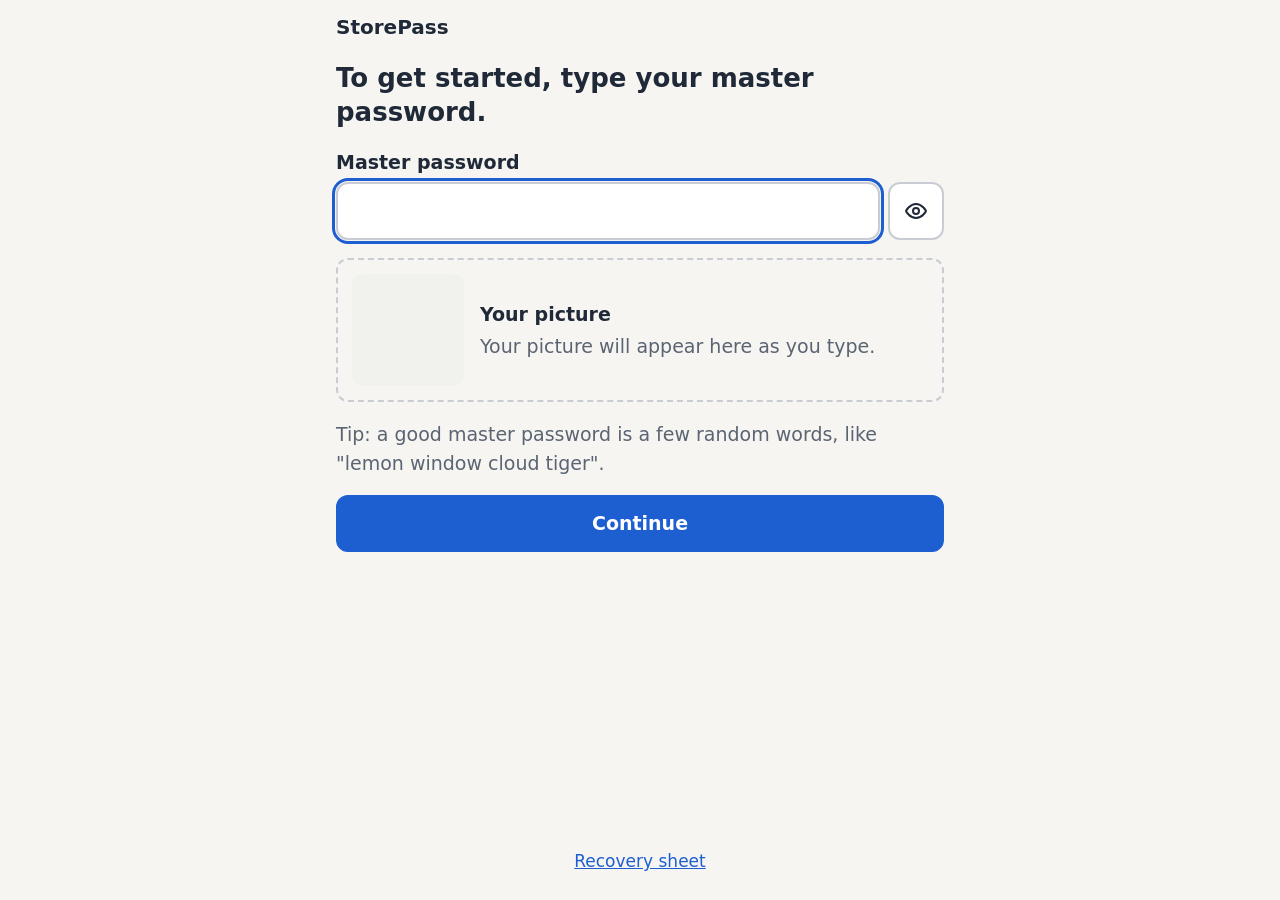
==== v2/index.html @ 083b9536 "Vibe coded v2" ====
<!doctype html>
<html lang="en">
	<head>
		<meta charset="utf-8" />
		<meta name="viewport" content="width=device-width, initial-scale=1" />
		<meta name="referrer" content="no-referrer" />
		<title>StorePass</title>
		<link rel="icon" href="data:," />
		<link rel="stylesheet" href="./css/main.css" />
		<script type="module" src="./js/main.js"></script>
	</head>
	<body>
		<header class="topbar">
			<span class="brand">StorePass</span>
			<button id="changeMasterPass" class="link-button hidden" type="button">
				<span class="signature-thumb" id="signatureThumb"></span>
				<span data-i18n="changeMasterPass">Change master password</span>
			</button>
		</header>

		<main>
			<!-- 1. Start: master password -->
			<section class="screen" id="screen-start">
				<h1 id="startTitle" data-i18n="startTitle">To get started, type your master password.</h1>
				<form id="startForm" novalidate>
					<div class="field">
						<label for="masterPass" data-i18n="masterPassLabel">Master password</label>
						<div class="input-row">
							<input type="password" id="masterPass" autocomplete="off" autocapitalize="off" spellcheck="false" />
							<button type="button" class="icon-button toggle-visibility" data-target="masterPass" data-i18n-title="show" data-i18n-label="show">
								<img src="./img/eye-open.svg" alt="" />
							</button>
						</div>
						<p class="error" role="alert"></p>
					</div>
					<div class="signature-box">
						<div class="signature" id="signature" aria-live="polite"></div>
						<div>
							<p class="signature-title" data-i18n="signatureTitle">Your picture</p>
							<p class="hint" id="signatureHint" data-i18n="signatureEmpty"></p>
						</div>
					</div>
					<p class="hint" data-i18n="masterPassTip"></p>
					<button type="submit" class="primary" data-i18n="continue">Continue</button>
				</form>
			</section>

			<!-- 2. Menu -->
			<section class="screen" id="screen-menu">
				<h1 data-i18n="menuTitle">What do you want to do?</h1>
				<div class="menu">
					<button type="button" class="big" data-go="store" data-i18n="menuStore"></button>
					<button type="button" class="big" data-go="create" data-i18n="menuCreate"></button>
					<button type="button" class="big" data-go="recover" data-i18n="menuRecover"></button>
				</div>
			</section>

			<!-- 3. Store an existing password -->
			<section class="screen" id="screen-store">
				<button type="button" class="back" data-back><img src="./img/back.svg" alt="" /><span data-i18n="back">Back</span></button>
				<h1 data-i18n="storeTitle"></h1>
				<form id="storeForm" novalidate>
					<div class="field">
						<label for="storePass" data-i18n="passwordLabel">Password</label>
						<div class="input-row">
							<input type="password" id="storePass" autocomplete="off" autocapitalize="off" spellcheck="false" />
							<button type="button" class="icon-button toggle-visibility" data-target="storePass" data-i18n-title="show" data-i18n-label="show">
								<img src="./img/eye-open.svg" alt="" />
							</button>
						</div>
						<p class="error" role="alert"></p>
					</div>
					<button type="submit" class="primary" data-i18n="generateCode">Generate code</button>
				</form>
			</section>

			<!-- 4. Create a new password -->
			<section class="screen" id="screen-create">
				<button type="button" class="back" data-back><img src="./img/back.svg" alt="" /><span data-i18n="back">Back</span></button>
				<h1 data-i18n="createTitle"></h1>
				<div class="field">
					<div class="input-row">
						<input type="text" id="newPass" class="mono big-text" readonly />
						<button type="button" class="icon-button" id="rerollPass" data-i18n-title="reroll" data-i18n-label="reroll">
							<img src="./img/dice.svg" alt="" />
						</button>
						<button type="button" class="icon-button copy" data-target="newPass" data-i18n-title="copy" data-i18n-label="copy">
							<img src="./img/copy.svg" alt="" />
						</button>
					</div>
				</div>
				<p class="hint" data-i18n="createHint"></p>
				<button type="button" class="primary" id="createGenerate" data-i18n="generateCode">Generate code</button>
			</section>

			<!-- Print: the code as an image -->
			<section class="screen" id="screen-print">
				<h1 data-i18n="printTitle"></h1>
				<p class="hint" data-i18n="printHint"></p>
				<img id="printImage" class="printable print-image" alt="" />
				<div class="actions">
					<a id="downloadImage" class="button" download="storepass.png"><img src="./img/download.svg" alt="" /><span data-i18n="downloadImage">Save image</span></a>
					<button type="button" id="printButton"><img src="./img/printer.svg" alt="" /><span data-i18n="print">Print</span></button>
				</div>
				<button type="button" class="primary" data-go="menu" data-i18n="done">Done</button>
			</section>

			<!-- 5. Recover -->
			<section class="screen" id="screen-recover">
				<button type="button" class="back" data-back><img src="./img/back.svg" alt="" /><span data-i18n="back">Back</span></button>
				<h1 data-i18n="recoverTitle"></h1>
				<form id="recoverForm" novalidate>
					<div class="field">
						<label for="code" data-i18n="codeLabel">Code</label>
						<textarea id="code" class="mono" rows="3" autocomplete="off" autocapitalize="characters" spellcheck="false"></textarea>
						<p class="error" role="alert"></p>
					</div>
					<div class="scanner hidden" id="scanner">
						<video id="scanVideo" playsinline muted></video>
					</div>
					<div class="actions">
						<button type="button" id="scanButton" class="hidden"><img src="./img/camera.svg" alt="" /><span data-i18n="scan">Scan QR code</span></button>
					</div>
					<button type="submit" class="primary" data-i18n="open">Open</button>
				</form>
			</section>

			<!-- Recover: result -->
			<section class="screen" id="screen-result">
				<h1 data-i18n="resultTitle">Your password:</h1>
				<div class="input-row">
					<input type="text" id="resultPass" class="mono big-text" readonly />
					<button type="button" class="icon-button copy" data-target="resultPass" data-i18n-title="copy" data-i18n-label="copy">
						<img src="./img/copy.svg" alt="" />
					</button>
				</div>
				<div class="notice hidden" id="oldFormat">
					<p data-i18n="oldFormat"></p>
					<button type="button" id="newCodeButton" data-i18n="newCode">Generate new code</button>
				</div>
				<button type="button" class="primary" data-go="recover" data-i18n="recoverAnother">Recover another</button>
				<button type="button" data-go="menu" data-i18n="done">Done</button>
			</section>

			<!-- Recovery sheet -->
			<section class="screen" id="screen-sheet">
				<button type="button" class="back" data-back><img src="./img/back.svg" alt="" /><span data-i18n="back">Back</span></button>
				<p class="hint" data-i18n="sheetPrintHint"></p>
				<button type="button" class="primary" id="printSheet"><img src="./img/printer.svg" alt="" /><span data-i18n="print">Print</span></button>
				<article class="sheet printable">
					<h1 data-i18n="sheetTitle"></h1>
					<h2 data-i18n="sheetWhatTitle"></h2>
					<p data-i18n="sheetWhat"></p>
					<p><strong data-i18n="sheetSite">Site:</strong> <span class="mono" id="sheetSiteURL"></span></p>
					<p data-i18n="sheetSiteHint"></p>
					<h2 data-i18n="sheetNoSiteTitle"></h2>
					<p data-i18n="sheetNoSite"></p>
					<ol>
						<li data-i18n="sheetStep1"></li>
						<li data-i18n="sheetStep2"></li>
						<li data-i18n="sheetStep3"></li>
						<li data-i18n="sheetStep4"></li>
						<li data-i18n="sheetStep5"></li>
					</ol>
<pre class="snippet" id="snippet">async function decrypt(code, pass) {
  const A = '0123456789ABCDEFGHJKMNPQRSTVWXYZ'
  const clean = code.toUpperCase().replace(/[\s-]/g, '').replace(/O/g, '0').replace(/[IL]/g, '1').slice(1)
  const bits = [...clean].map(c =&gt; A.indexOf(c).toString(2).padStart(5, '0')).join('')
  const b = new Uint8Array(bits.match(/.{8}/g).map(x =&gt; parseInt(x, 2)))
  const base = await crypto.subtle.importKey('raw', new TextEncoder().encode(pass), 'PBKDF2', false, ['deriveKey'])
  const key = await crypto.subtle.deriveKey(
    { name: 'PBKDF2', salt: b.slice(0, 8), iterations: 600000, hash: 'SHA-256' },
    base, { name: 'AES-GCM', length: 128 }, false, ['decrypt'])
  const pt = await crypto.subtle.decrypt({ name: 'AES-GCM', iv: new Uint8Array(12), tagLength: 32 }, key, b.slice(8))
  return new TextDecoder().decode(pt)
}

decrypt('21G26-TGAP7-BQ5KC-7P6JD-3661G-GD55M-E8XH5-GQ83N-8PXX0', 'trustno1').then(console.log)</pre>
					<p data-i18n="sheetQrHint"></p>
					<h2 data-i18n="sheetTestTitle"></h2>
					<p data-i18n="sheetTest"></p>
					<table class="test-vector">
						<tr><th data-i18n="sheetTestPass"></th><td class="mono">trustno1</td></tr>
						<tr><th data-i18n="sheetTestCode"></th><td class="mono">21G26-TGAP7-BQ5KC-7P6JD-3661G-GD55M-E8XH5-GQ83N-8PXX0</td></tr>
						<tr><th data-i18n="sheetTestResult"></th><td class="mono">pindamonhangaba</td></tr>
					</table>
				</article>
			</section>
		</main>

		<footer>
			<button type="button" class="link-button" data-go="sheet" data-i18n="recoverySheet">Recovery sheet</button>
		</footer>
	</body>
</html>
---- v2/css/main.css ----
:root {
	--bg: #f6f5f2;
	--surface: #ffffff;
	--text: #1f2937;
	--muted: #5b6472;
	--border: #c9ccd2;
	--accent: #1d5fd1;
	--accent-text: #ffffff;
	--error: #b42318;
	--notice: #fff6d6;
	--notice-border: #e3c24a;
	--radius: 12px;
	--mono: 'Cascadia Mono', Consolas, 'DejaVu Sans Mono', 'Courier New', monospace;
	color-scheme: light;
}

@media (prefers-color-scheme: dark) {
	:root {
		--bg: #15171b;
		--surface: #1f2228;
		--text: #eceef1;
		--muted: #a3a9b3;
		--border: #3d424b;
		--accent: #5b93f0;
		--accent-text: #0d1117;
		--error: #ff8a80;
		--notice: #2e2a1a;
		--notice-border: #8a7425;
		color-scheme: dark;
	}
	button img,
	.button img {
		filter: invert(1);
	}
	body button.primary img {
		filter: none;
	}
}

* {
	box-sizing: border-box;
}

body {
	margin: 0;
	background: var(--bg);
	color: var(--text);
	font-family: system-ui, 'Segoe UI', Roboto, Arial, sans-serif;
	font-size: 19px;
	line-height: 1.5;
	min-height: 100vh;
	display: flex;
	flex-direction: column;
}

.hidden {
	display: none !important;
}

.mono {
	font-family: var(--mono);
}

/* --- Layout --- */

.topbar {
	display: flex;
	align-items: center;
	justify-content: space-between;
	gap: 12px;
	padding: 12px 16px;
	max-width: 640px;
	width: 100%;
	margin: 0 auto;
}

.brand {
	font-weight: 700;
	font-size: 20px;
}

main {
	flex: 1;
	width: 100%;
	max-width: 640px;
	margin: 0 auto;
	padding: 0 16px 24px;
}

footer {
	text-align: center;
	padding: 16px;
}

.screen {
	display: none;
	flex-direction: column;
	gap: 18px;
}

.screen.active {
	display: flex;
}

.screen form {
	display: flex;
	flex-direction: column;
	gap: 18px;
}

h1 {
	font-size: 26px;
	line-height: 1.3;
	margin: 8px 0 0;
}

.hint {
	color: var(--muted);
	margin: 0;
}

/* --- Fields --- */

.field {
	display: flex;
	flex-direction: column;
	gap: 6px;
}

label {
	font-weight: 600;
}

.input-row {
	display: flex;
	gap: 8px;
}

input,
textarea {
	flex: 1;
	min-width: 0;
	font: inherit;
	font-size: 20px;
	padding: 12px 14px;
	border: 2px solid var(--border);
	border-radius: var(--radius);
	background: var(--surface);
	color: var(--text);
}

textarea {
	resize: vertical;
	text-transform: uppercase;
}

input:focus,
textarea:focus,
button:focus-visible,
.button:focus-visible {
	outline: 3px solid var(--accent);
	outline-offset: 1px;
}

input[aria-invalid='true'],
textarea[aria-invalid='true'] {
	border-color: var(--error);
}

.big-text {
	font-size: 22px;
	letter-spacing: 0.04em;
}

.error {
	color: var(--error);
	font-weight: 600;
	margin: 0;
	min-height: 0;
}

.error:empty {
	display: none;
}

/* --- Buttons --- */

button,
.button {
	font: inherit;
	font-size: 19px;
	min-height: 56px;
	padding: 12px 20px;
	border: 2px solid var(--border);
	border-radius: var(--radius);
	background: var(--surface);
	color: var(--text);
	cursor: pointer;
	display: inline-flex;
	align-items: center;
	justify-content: center;
	gap: 10px;
	text-decoration: none;
	text-align: center;
}

button:disabled {
	opacity: 0.6;
	cursor: wait;
}

button.primary {
	background: var(--accent);
	border-color: var(--accent);
	color: var(--accent-text);
	font-weight: 700;
}

button.primary img {
	filter: invert(1);
}

button.big {
	min-height: 80px;
	font-size: 21px;
	font-weight: 600;
	justify-content: flex-start;
	text-align: left;
}

.icon-button {
	min-width: 56px;
	padding: 0;
	flex: none;
}

.back {
	align-self: flex-start;
	min-height: 44px;
	padding: 6px 14px 6px 8px;
	border: none;
	background: none;
	color: var(--accent);
	font-weight: 600;
}

.link-button {
	min-height: 44px;
	padding: 6px 10px;
	border: none;
	background: none;
	color: var(--accent);
	text-decoration: underline;
	font-size: 17px;
}

.menu,
.actions {
	display: flex;
	flex-direction: column;
	gap: 12px;
}

.actions {
	flex-direction: row;
	flex-wrap: wrap;
}

.actions > * {
	flex: 1 1 180px;
}

/* --- Visual signature --- */

.signature-box {
	display: flex;
	gap: 16px;
	align-items: center;
	padding: 14px;
	border: 2px dashed var(--border);
	border-radius: var(--radius);
}

.signature {
	flex: none;
	width: 112px;
	height: 112px;
	border-radius: 10px;
	background: #f1f1ee; /* fixed, so the figure looks the same in dark mode */
	transition: opacity 0.2s;
}

.signature.loading {
	opacity: 0.35;
}

.signature svg,
.signature-thumb svg {
	display: block;
	width: 100%;
	height: 100%;
}

.signature-title {
	margin: 0 0 4px;
	font-weight: 600;
}

.signature-thumb {
	width: 32px;
	height: 32px;
	border-radius: 6px;
	background: #f1f1ee;
	flex: none;
}

.signature-thumb:empty {
	display: none;
}

#changeMasterPass {
	gap: 8px;
}

/* --- Print, result, scanner --- */

.print-image {
	width: 100%;
	max-width: 420px;
	align-self: center;
	border: 1px solid var(--border);
	border-radius: 6px;
	background: #fff;
}

.notice {
	display: flex;
	flex-direction: column;
	gap: 12px;
	padding: 14px;
	background: var(--notice);
	border: 2px solid var(--notice-border);
	border-radius: var(--radius);
}

.notice p {
	margin: 0;
}

.scanner video {
	width: 100%;
	max-height: 60vh;
	border-radius: var(--radius);
	background: #000;
}

/* --- Recovery sheet --- */

.sheet {
	background: var(--surface);
	border: 1px solid var(--border);
	border-radius: var(--radius);
	padding: 20px;
	font-size: 17px;
}

.sheet h1 {
	font-size: 24px;
	margin-top: 0;
}

.sheet h2 {
	font-size: 19px;
	margin: 20px 0 6px;
}

.sheet p {
	margin: 6px 0;
}

.sheet ol {
	padding-left: 24px;
}

.snippet {
	font-family: var(--mono);
	font-size: 12.5px;
	line-height: 1.45;
	white-space: pre-wrap;
	word-break: break-all;
	padding: 12px;
	border: 1px solid var(--border);
	border-radius: 8px;
	background: var(--bg);
}

.test-vector th {
	text-align: left;
	padding-right: 12px;
	font-weight: 600;
	vertical-align: top;
}

.test-vector td {
	word-break: break-all;
}

/* --- Printing: only the printable part of the current screen --- */

@media print {
	@page {
		margin: 15mm;
	}

	body {
		background: #fff;
		color: #000;
		display: block;
		min-height: 0;
	}

	.topbar,
	footer,
	.screen:not(.active),
	.screen.active > :not(.printable) {
		display: none !important;
	}

	main,
	.screen.active {
		display: block;
		padding: 0;
		max-width: none;
	}

	.print-image {
		display: block;
		width: 90mm;
		max-width: none;
		margin: 0 auto;
		border: none;
	}

	.sheet {
		border: none;
		padding: 0;
		background: #fff;
		color: #000;
		font-size: 12pt;
	}

	.snippet {
		background: #fff;
		color: #000;
		font-size: 9pt;
	}
}
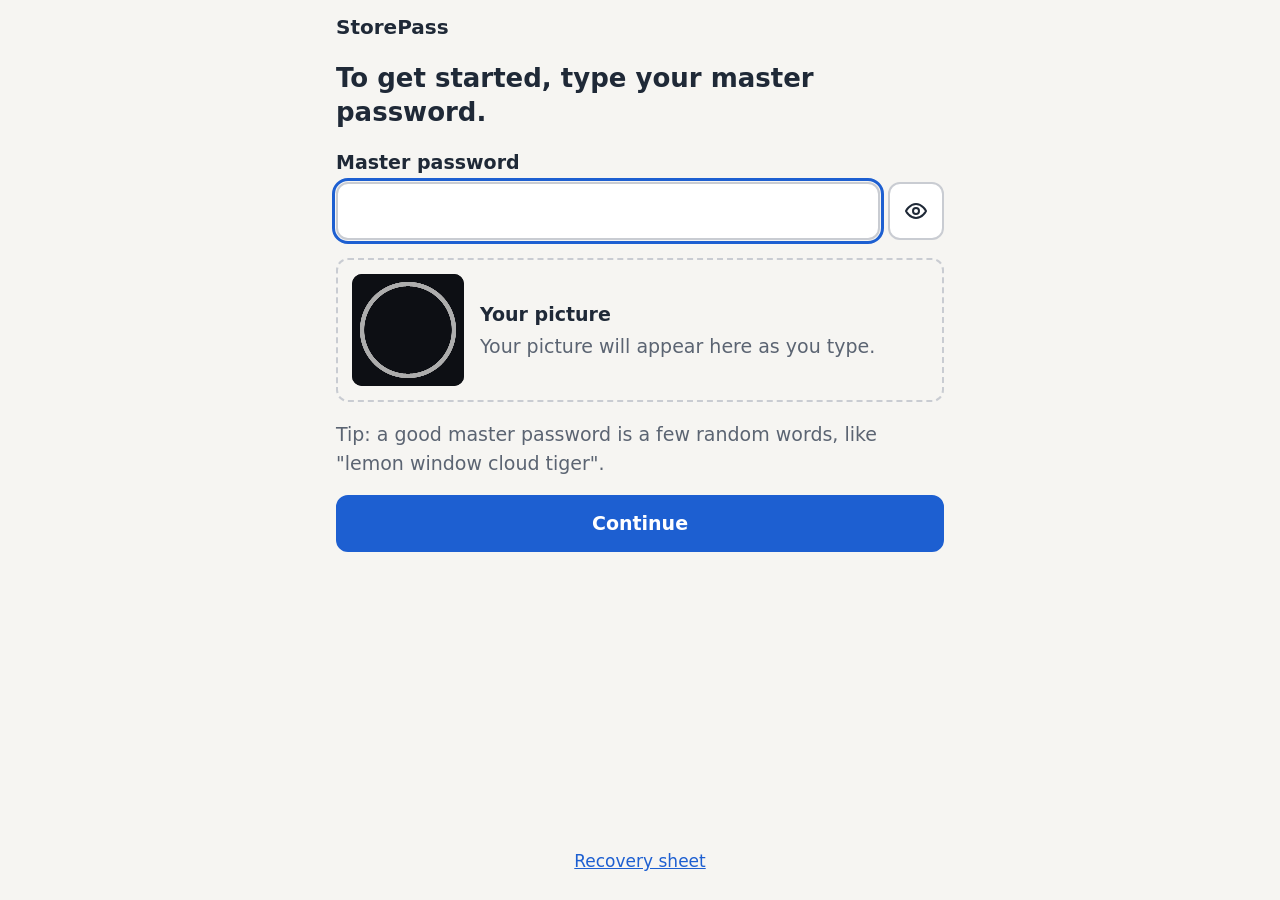
==== commit d413df82: "v2: use password-curve for the master password signature Replace the 2x2 grid of shapes with the ani" ====
--- a/v2/index.html
+++ b/v2/index.html
@@ -13,7 +13,7 @@
 		<header class="topbar">
 			<span class="brand">StorePass</span>
 			<button id="changeMasterPass" class="link-button hidden" type="button">
-				<span class="signature-thumb" id="signatureThumb"></span>
+				<canvas class="signature-thumb" id="signatureThumb" aria-hidden="true"></canvas>
 				<span data-i18n="changeMasterPass">Change master password</span>
 			</button>
 		</header>
@@ -34,7 +34,7 @@
 						<p class="error" role="alert"></p>
 					</div>
 					<div class="signature-box">
-						<div class="signature" id="signature" aria-live="polite"></div>
+						<canvas class="signature" id="signature" aria-hidden="true"></canvas>
 						<div>
 							<p class="signature-title" data-i18n="signatureTitle">Your picture</p>
 							<p class="hint" id="signatureHint" data-i18n="signatureEmpty"></p>
--- a/v2/css/main.css
+++ b/v2/css/main.css
@@ -286,19 +286,12 @@
 	width: 112px;
 	height: 112px;
 	border-radius: 10px;
-	background: #f1f1ee; /* fixed, so the figure looks the same in dark mode */
+	background: #0d0f14; /* fixed, matches the curve's 'dark' background in signature.js */
 	transition: opacity 0.2s;
 }
 
 .signature.loading {
 	opacity: 0.35;
-}
-
-.signature svg,
-.signature-thumb svg {
-	display: block;
-	width: 100%;
-	height: 100%;
 }
 
 .signature-title {
@@ -310,12 +303,9 @@
 	width: 32px;
 	height: 32px;
 	border-radius: 6px;
-	background: #f1f1ee;
+	background: #0d0f14;
 	flex: none;
-}
-
-.signature-thumb:empty {
-	display: none;
+	display: block;
 }
 
 #changeMasterPass {
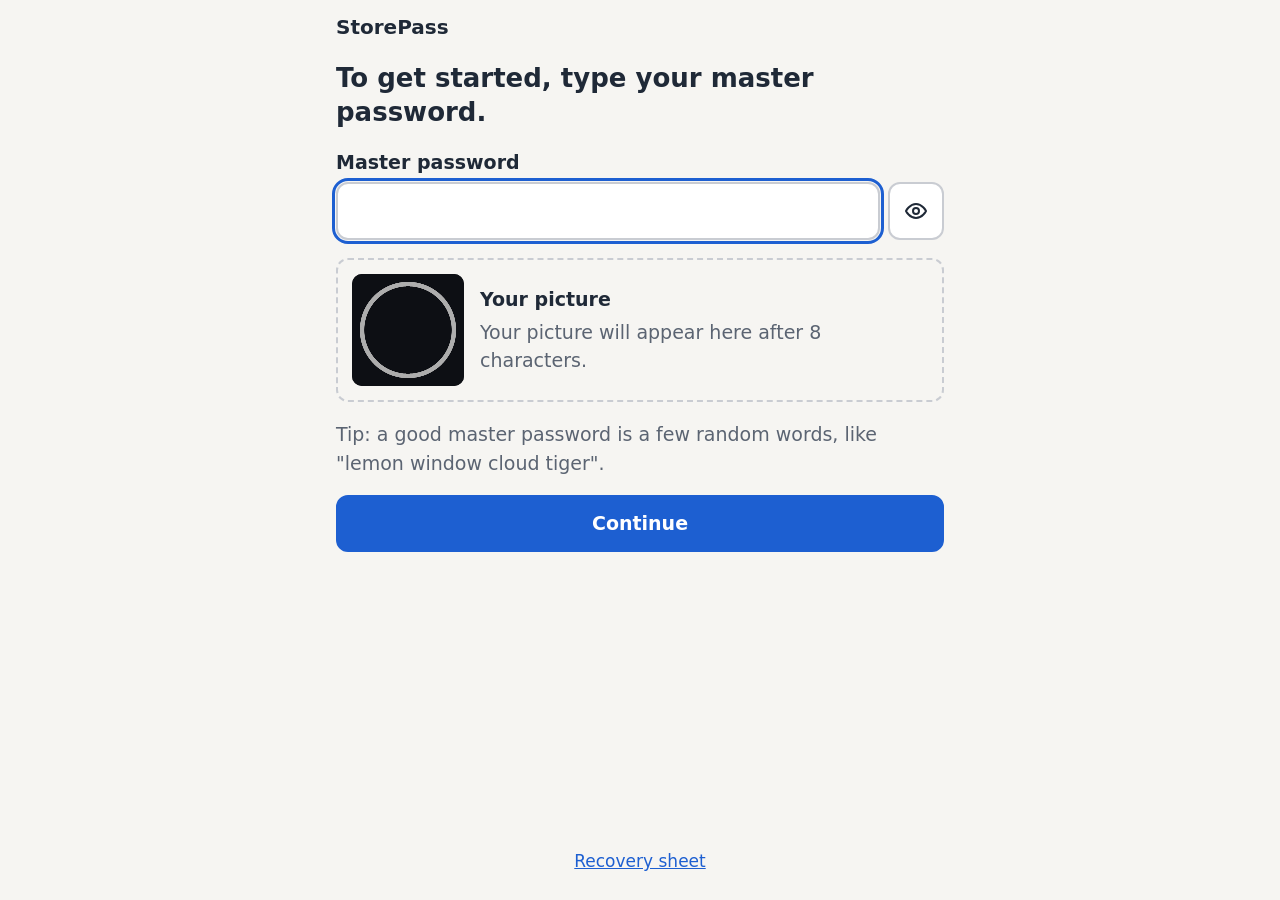
==== commit c3b1e761: "v2: show the generated code in a copyable field The print screen only offered the image. Add a read-" ====
--- a/v2/index.html
+++ b/v2/index.html
@@ -98,6 +98,15 @@
 				<h1 data-i18n="printTitle"></h1>
 				<p class="hint" data-i18n="printHint"></p>
 				<img id="printImage" class="printable print-image" alt="" />
+				<div class="field">
+					<label for="printCode" data-i18n="codeLabel">Code</label>
+					<div class="input-row">
+						<textarea id="printCode" class="mono big-text code-output" rows="1" readonly></textarea>
+						<button type="button" class="icon-button copy" data-target="printCode" data-i18n-title="copy" data-i18n-label="copy">
+							<img src="./img/copy.svg" alt="" />
+						</button>
+					</div>
+				</div>
 				<div class="actions">
 					<a id="downloadImage" class="button" download="storepass.png"><img src="./img/download.svg" alt="" /><span data-i18n="downloadImage">Save image</span></a>
 					<button type="button" id="printButton"><img src="./img/printer.svg" alt="" /><span data-i18n="print">Print</span></button>
@@ -129,7 +138,10 @@
 			<section class="screen" id="screen-result">
 				<h1 data-i18n="resultTitle">Your password:</h1>
 				<div class="input-row">
-					<input type="text" id="resultPass" class="mono big-text" readonly />
+					<input type="password" id="resultPass" class="mono big-text" readonly />
+					<button type="button" class="icon-button toggle-visibility" data-target="resultPass" data-i18n-title="show" data-i18n-label="show">
+						<img src="./img/eye-open.svg" alt="" />
+					</button>
 					<button type="button" class="icon-button copy" data-target="resultPass" data-i18n-title="copy" data-i18n-label="copy">
 						<img src="./img/copy.svg" alt="" />
 					</button>
--- a/v2/css/main.css
+++ b/v2/css/main.css
@@ -167,6 +167,12 @@
 	border-color: var(--error);
 }
 
+.code-output {
+	resize: none;
+	overflow: hidden;
+	overflow-wrap: normal; /* wrap only at the hyphens, keeping groups whole */
+}
+
 .big-text {
 	font-size: 22px;
 	letter-spacing: 0.04em;
@@ -286,7 +292,7 @@
 	width: 112px;
 	height: 112px;
 	border-radius: 10px;
-	background: #0d0f14; /* fixed, matches the curve's 'dark' background in signature.js */
+	background: #0d0f14; /* fixed, matches the curve's background (BG in password-curve.js) */
 	transition: opacity 0.2s;
 }
 
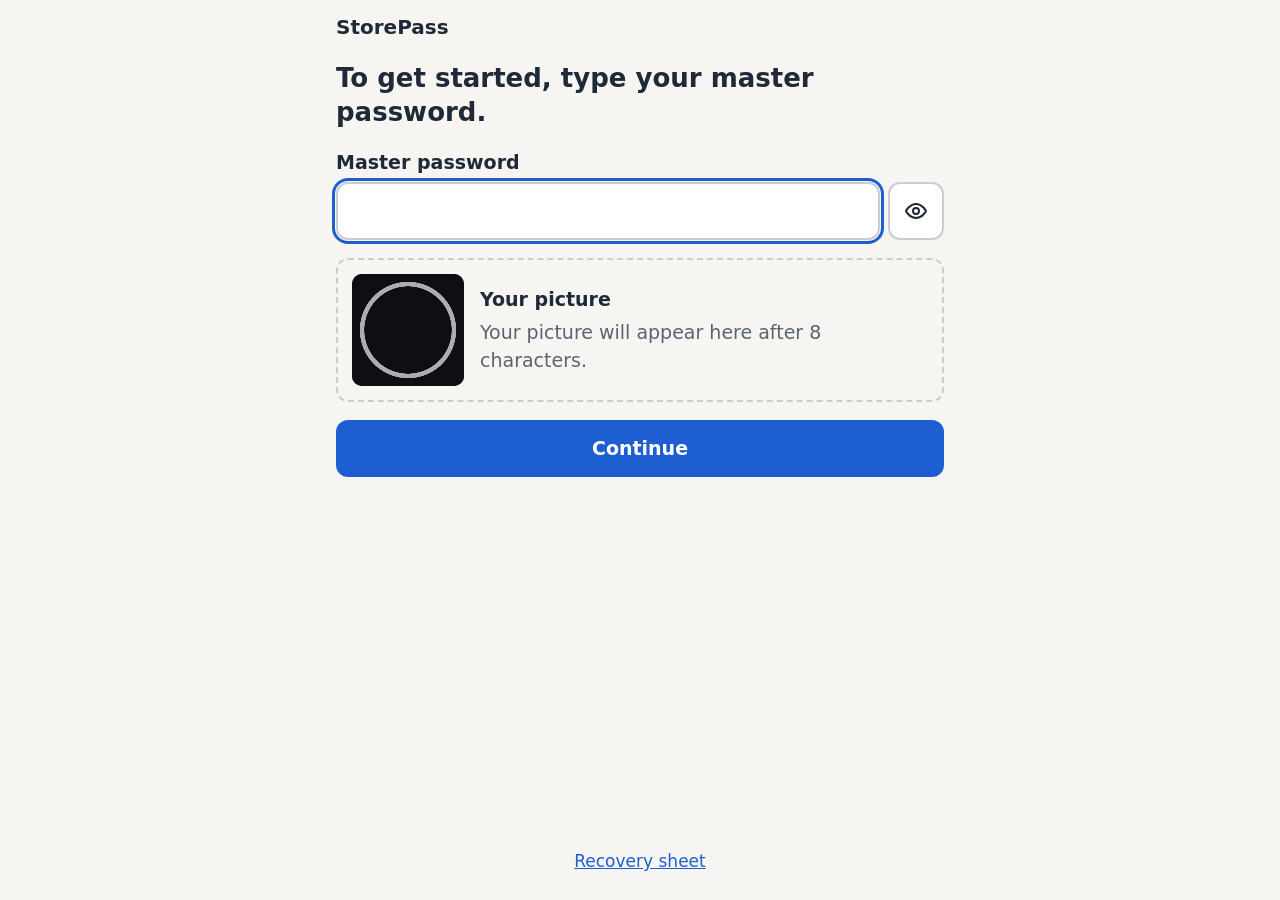
==== commit 97cc2f91: "v2: remove the master password tip from the start screen Co-Authored-By: Claude Opus 5.5 <noreply@an" ====
--- a/v2/index.html
+++ b/v2/index.html
@@ -40,7 +40,6 @@
 							<p class="hint" id="signatureHint" data-i18n="signatureEmpty"></p>
 						</div>
 					</div>
-					<p class="hint" data-i18n="masterPassTip"></p>
 					<button type="submit" class="primary" data-i18n="continue">Continue</button>
 				</form>
 			</section>
